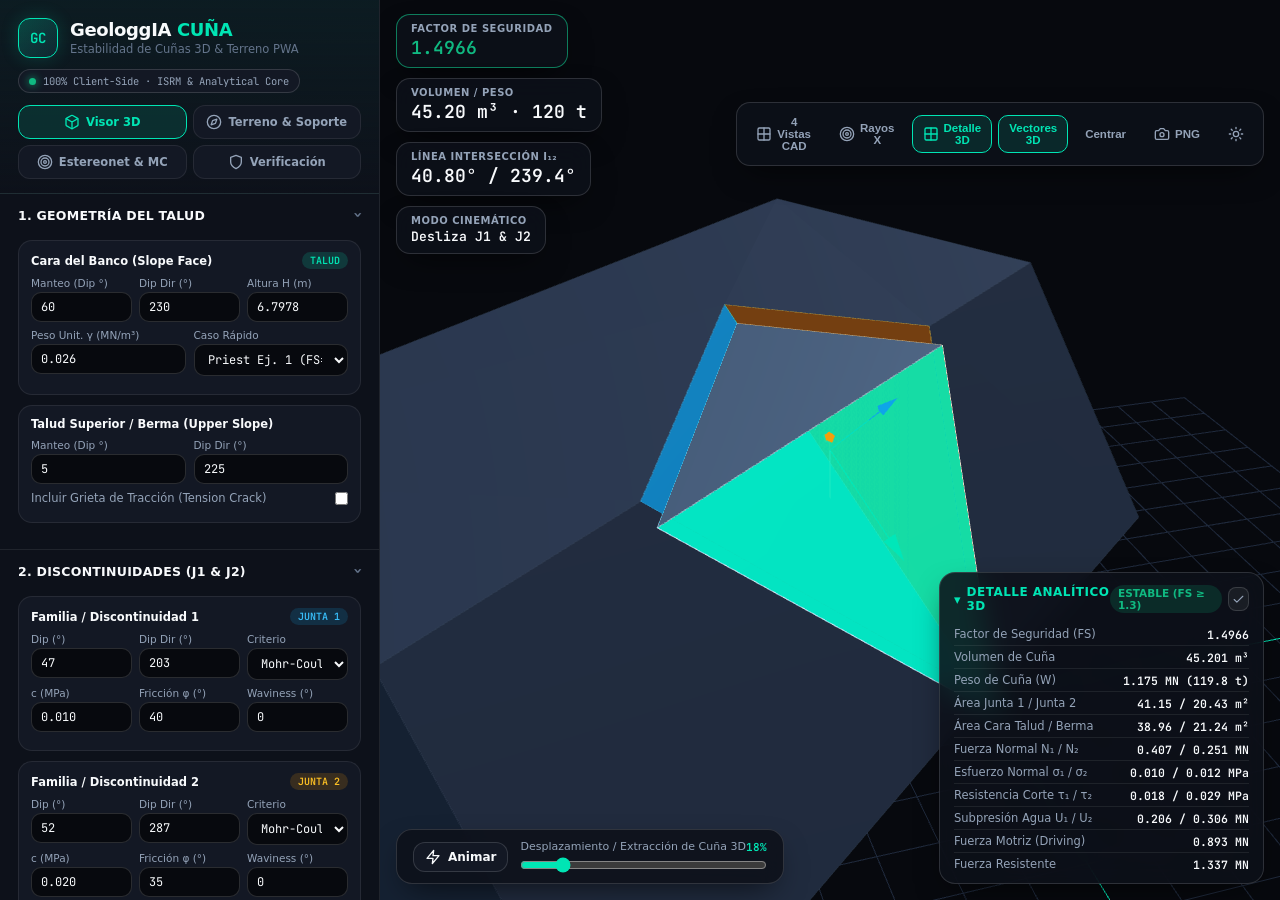
==== index.html @ 453c630d "feat: GeologgIA Cuña 3D — Análisis de estabilidad de cuñas en taludes (PWA)" ====
<!DOCTYPE html>
<html lang="es">
<head>
  <meta charset="UTF-8">
  <meta name="viewport" content="width=device-width, initial-scale=1.0">
  <title>GeologgIA CUÑA 3D — Estabilidad de Cuñas en Taludes & Mapeo de Terreno</title>
  <meta name="description" content="Software geotécnico 3D de equilibrio límite para análisis de estabilidad de cuñas en taludes rocosos, proyección estereográfica, simulación Monte Carlo y diseño de soporte en terreno. 100% Client-Side PWA.">
  <meta name="theme-color" content="#07090e">
  <link rel="manifest" href="manifest.webmanifest">
  <link rel="icon" type="image/png" href="icon-192.png">
  <link rel="apple-touch-icon" href="icon-192.png">
  <link rel="stylesheet" href="css/fonts.css">
  <link rel="stylesheet" href="css/app.css">
  <script src="js/vendor/three.min.js"></script>
</head>
<body>
  <!-- Iconos SVG Locales -->
  <svg width="0" height="0" style="position:absolute" aria-hidden="true">
    <defs>
      <symbol id="i-box" viewBox="0 0 24 24"><path d="M21 16V8a2 2 0 0 0-1-1.73l-7-4a2 2 0 0 0-2 0l-7 4A2 2 0 0 0 3 8v8a2 2 0 0 0 1 1.73l7 4a2 2 0 0 0 2 0l7-4A2 2 0 0 0 21 16z"/><path d="M3.3 7 12 12l8.7-5M12 22V12"/></symbol>
      <symbol id="i-compass" viewBox="0 0 24 24"><circle cx="12" cy="12" r="10"/><polygon points="16.24 7.76 14.12 14.12 7.76 16.24 9.88 9.88 16.24 7.76"/></symbol>
      <symbol id="i-target" viewBox="0 0 24 24"><circle cx="12" cy="12" r="10"/><circle cx="12" cy="12" r="6"/><circle cx="12" cy="12" r="2"/></symbol>
      <symbol id="i-check" viewBox="0 0 24 24"><path d="M20 6 9 17l-5-5"/></symbol>
      <symbol id="i-grid" viewBox="0 0 24 24"><rect x="3" y="3" width="18" height="18" rx="2"/><path d="M3 12h18M12 3v18"/></symbol>
      <symbol id="i-camera" viewBox="0 0 24 24"><path d="M14.5 4h-5L7 7H4a2 2 0 0 0-2 2v9a2 2 0 0 0 2 2h16a2 2 0 0 0 2-2V9a2 2 0 0 0-2-2h-3l-2.5-3z"/><circle cx="12" cy="13" r="3"/></symbol>
      <symbol id="i-sun" viewBox="0 0 24 24"><circle cx="12" cy="12" r="4"/><path d="M12 2v2M12 20v2M4.9 4.9l1.4 1.4M17.7 17.7l1.4 1.4M2 12h2M20 12h2M4.9 19.1l1.4-1.4M17.7 6.3l1.4-1.4"/></symbol>
      <symbol id="i-download" viewBox="0 0 24 24"><path d="M21 15v4a2 2 0 0 1-2 2H5a2 2 0 0 1-2-2v-4M7 10l5 5 5-5M12 15V3"/></symbol>
      <symbol id="i-upload" viewBox="0 0 24 24"><path d="M21 15v4a2 2 0 0 1-2 2H5a2 2 0 0 1-2-2v-4M17 8l-5-5-5 5M12 3v12"/></symbol>
      <symbol id="i-zap" viewBox="0 0 24 24"><path d="M13 2 3 14h9l-1 8 10-12h-9l1-8z"/></symbol>
      <symbol id="i-shield" viewBox="0 0 24 24"><path d="M12 22s8-4 8-10V5l-8-3-8 3v7c0 6 8 10 8 10z"/></symbol>
      <symbol id="i-help" viewBox="0 0 24 24"><circle cx="12" cy="12" r="10"/><path d="M9.1 9a3 3 0 0 1 5.8 1c0 2-3 3-3 3M12 17h.01"/></symbol>
    </defs>
  </svg>

  <div id="app">
    <!-- ==================== BARRA LATERAL ==================== -->
    <aside id="sidebar">
      <div class="brand">
        <div class="brand-header">
          <span class="brand-logo-mark">GC</span>
          <div class="brand-titles">
            <h1 id="brand-title">GeologgIA <span>CUÑA</span></h1>
            <p id="brand-tagline">Estabilidad de Cuñas 3D & Terreno PWA</p>
          </div>
        </div>
        <div class="brand-status-pill">
          <span class="status-dot"></span> 100% Client-Side · ISRM & Analytical Core
        </div>
        <div class="mode-tabs">
          <button type="button" class="mode-btn on" data-ws="3d">
            <svg class="ic"><use href="#i-box"/></svg> Visor 3D
          </button>
          <button type="button" class="mode-btn" data-ws="field">
            <svg class="ic"><use href="#i-compass"/></svg> Terreno & Soporte
          </button>
          <button type="button" class="mode-btn" data-ws="stereo">
            <svg class="ic"><use href="#i-target"/></svg> Estereonet & MC
          </button>
          <button type="button" class="mode-btn" data-ws="verify">
            <svg class="ic"><use href="#i-shield"/></svg> Verificación
          </button>
        </div>
      </div>

      <!-- 1. GEOMETRÍA DEL TALUD Y BERMA -->
      <div class="grp open" id="grp-slope">
        <button class="grp-h" type="button">
          <span>1. Geometría del Talud</span>
          <span class="grp-chev">›</span>
        </button>
        <div class="grp-b">
          <div class="sub-card">
            <div class="sub-card-title">
              <span>Cara del Banco (Slope Face)</span>
              <span class="badge-slope">TALUD</span>
            </div>
            <div class="grid-3">
              <div class="field">
                <label for="slope-dip">Manteo (Dip °)</label>
                <input type="number" id="slope-dip" value="60" min="10" max="90" step="0.5">
              </div>
              <div class="field">
                <label for="slope-dipdir">Dip Dir (°)</label>
                <input type="number" id="slope-dipdir" value="230" min="0" max="360" step="0.5">
              </div>
              <div class="field">
                <label for="slope-height">Altura H (m)</label>
                <input type="number" id="slope-height" value="6.7978" min="0.5" max="1000" step="0.1">
              </div>
            </div>
            <div class="grid-2">
              <div class="field">
                <label for="slope-gamma">Peso Unit. γ (MN/m³)</label>
                <input type="number" id="slope-gamma" value="0.026" min="0.010" max="0.045" step="0.001">
              </div>
              <div class="field">
                <label for="preset-select">Caso Rápido</label>
                <select id="preset-select">
                  <option value="VP-1.6">Priest Ej. 1 (FS=1.4966)</option>
                  <option value="VP-1.7">Priest Ej. 2 Plano Único (FS=0.8493)</option>
                  <option value="VP-1.3">Castillo Ankara Falla (FS=0.7123)</option>
                  <option value="VP-1.1">Kovari & Fritz T35 (FS=1.0061)</option>
                  <option value="VP-1.2B">Sismo Dinámico T30 (FS=1.0001)</option>
                  <option value="VP-2.1A">Perno Pasivo 0.1MN (FS=1.0140)</option>
                  <option value="VP-3.1B">Talud Inundado 10m (FS=2.4348)</option>
                </select>
              </div>
            </div>
          </div>

          <div class="sub-card">
            <div class="sub-card-title">
              <span>Talud Superior / Berma (Upper Slope)</span>
            </div>
            <div class="grid-2">
              <div class="field">
                <label for="upper-dip">Manteo (Dip °)</label>
                <input type="number" id="upper-dip" value="5" min="0" max="75" step="0.5">
              </div>
              <div class="field">
                <label for="upper-dipdir">Dip Dir (°)</label>
                <input type="number" id="upper-dipdir" value="225" min="0" max="360" step="0.5">
              </div>
            </div>
            <div class="chk-row">
              <label for="tc-enabled">Incluir Grieta de Tracción (Tension Crack)</label>
              <input type="checkbox" id="tc-enabled">
            </div>
            <div id="tc-box" style="display:none" class="grid-2">
              <div class="field">
                <label for="tc-ratio">Fracción de Traza (0.2–0.95)</label>
                <input type="number" id="tc-ratio" value="0.70" min="0.2" max="0.95" step="0.05">
              </div>
              <div class="field">
                <label for="tc-dip">Dip Grieta (°)</label>
                <input type="number" id="tc-dip" value="85" min="45" max="90" step="1">
              </div>
            </div>
          </div>
        </div>
      </div>

      <!-- 2. DISCONTINUIDADES: JUNTA 1 Y JUNTA 2 -->
      <div class="grp open" id="grp-joints">
        <button class="grp-h" type="button">
          <span>2. Discontinuidades (J1 & J2)</span>
          <span class="grp-chev">›</span>
        </button>
        <div class="grp-b">
          <!-- Junta 1 -->
          <div class="sub-card">
            <div class="sub-card-title">
              <span>Familia / Discontinuidad 1</span>
              <span class="badge-j1">JUNTA 1</span>
            </div>
            <div class="grid-3">
              <div class="field">
                <label for="j1-dip">Dip (°)</label>
                <input type="number" id="j1-dip" value="47" min="1" max="89" step="0.5">
              </div>
              <div class="field">
                <label for="j1-dipdir">Dip Dir (°)</label>
                <input type="number" id="j1-dipdir" value="203" min="0" max="360" step="0.5">
              </div>
              <div class="field">
                <label for="j1-model">Criterio</label>
                <select id="j1-model">
                  <option value="mohr-coulomb">Mohr-Coulomb</option>
                  <option value="barton-bandis">Barton-Bandis</option>
                </select>
              </div>
            </div>
            <div class="grid-3" id="j1-mc-fields">
              <div class="field">
                <label for="j1-c">c (MPa)</label>
                <input type="number" id="j1-c" value="0.010" min="0" max="10" step="0.005">
              </div>
              <div class="field">
                <label for="j1-phi">Fricción φ (°)</label>
                <input type="number" id="j1-phi" value="40" min="5" max="70" step="0.5">
              </div>
              <div class="field">
                <label for="j1-wav">Waviness (°)</label>
                <input type="number" id="j1-wav" value="0" min="0" max="25" step="0.5">
              </div>
            </div>
            <div class="grid-3" id="j1-bb-fields" style="display:none">
              <div class="field">
                <label for="j1-jrc">JRC (0–20)</label>
                <input type="number" id="j1-jrc" value="10" min="0" max="20" step="0.5">
              </div>
              <div class="field">
                <label for="j1-jcs">JCS (MPa)</label>
                <input type="number" id="j1-jcs" value="60" min="1" max="300" step="5">
              </div>
              <div class="field">
                <label for="j1-phir">φr Residual (°)</label>
                <input type="number" id="j1-phir" value="30" min="10" max="50" step="0.5">
              </div>
            </div>
          </div>

          <!-- Junta 2 -->
          <div class="sub-card">
            <div class="sub-card-title">
              <span>Familia / Discontinuidad 2</span>
              <span class="badge-j2">JUNTA 2</span>
            </div>
            <div class="grid-3">
              <div class="field">
                <label for="j2-dip">Dip (°)</label>
                <input type="number" id="j2-dip" value="52" min="1" max="89" step="0.5">
              </div>
              <div class="field">
                <label for="j2-dipdir">Dip Dir (°)</label>
                <input type="number" id="j2-dipdir" value="287" min="0" max="360" step="0.5">
              </div>
              <div class="field">
                <label for="j2-model">Criterio</label>
                <select id="j2-model">
                  <option value="mohr-coulomb">Mohr-Coulomb</option>
                  <option value="barton-bandis">Barton-Bandis</option>
                </select>
              </div>
            </div>
            <div class="grid-3" id="j2-mc-fields">
              <div class="field">
                <label for="j2-c">c (MPa)</label>
                <input type="number" id="j2-c" value="0.020" min="0" max="10" step="0.005">
              </div>
              <div class="field">
                <label for="j2-phi">Fricción φ (°)</label>
                <input type="number" id="j2-phi" value="35" min="5" max="70" step="0.5">
              </div>
              <div class="field">
                <label for="j2-wav">Waviness (°)</label>
                <input type="number" id="j2-wav" value="0" min="0" max="25" step="0.5">
              </div>
            </div>
            <div class="grid-3" id="j2-bb-fields" style="display:none">
              <div class="field">
                <label for="j2-jrc">JRC (0–20)</label>
                <input type="number" id="j2-jrc" value="10" min="0" max="20" step="0.5">
              </div>
              <div class="field">
                <label for="j2-jcs">JCS (MPa)</label>
                <input type="number" id="j2-jcs" value="60" min="1" max="300" step="5">
              </div>
              <div class="field">
                <label for="j2-phir">φr Residual (°)</label>
                <input type="number" id="j2-phir" value="30" min="10" max="50" step="0.5">
              </div>
            </div>
          </div>
        </div>
      </div>

      <!-- 3. PRESIÓN DE AGUA, SISMO Y CARGAS EXTERNAS -->
      <div class="grp" id="grp-water">
        <button class="grp-h" type="button">
          <span>3. Agua, Sismo y Fuerzas</span>
          <span class="grp-chev">›</span>
        </button>
        <div class="grp-b">
          <div class="sub-card">
            <div class="chk-row">
              <label for="water-enabled"><b>Presión de Agua en Juntas (U₁, U₂)</b></label>
              <input type="checkbox" id="water-enabled" checked>
            </div>
            <div id="water-box">
              <div class="field" style="margin-bottom:7px">
                <label for="water-mode">Modelo de Presión Hidrostática</label>
                <select id="water-mode">
                  <option value="custom_mean">Presión Media Directa (MPa)</option>
                  <option value="percent_filled">% Llenado de Fisura (Peak Crest)</option>
                </select>
              </div>
              <div class="grid-2" id="water-custom-fields">
                <div class="field">
                  <label for="water-u1">Presión J1 u₁ (MPa)</label>
                  <input type="number" id="water-u1" value="0.005" min="0" max="5" step="0.001">
                </div>
                <div class="field">
                  <label for="water-u2">Presión J2 u₂ (MPa)</label>
                  <input type="number" id="water-u2" value="0.015" min="0" max="5" step="0.001">
                </div>
              </div>
              <div class="grid-2" id="water-pct-fields" style="display:none">
                <div class="field">
                  <label for="water-pct">% Llenado Agua (0–100)</label>
                  <input type="number" id="water-pct" value="50" min="0" max="100" step="5">
                </div>
                <div class="field">
                  <label for="water-hu">Coeficiente Hu (0–1)</label>
                  <input type="number" id="water-hu" value="1.0" min="0" max="1" step="0.1">
                </div>
              </div>
            </div>

            <div class="chk-row" style="margin-top:8px">
              <label for="ponded-enabled"><b>Agua Empalsada en Pie de Talud (Ponded)</b></label>
              <input type="checkbox" id="ponded-enabled">
            </div>
            <div class="grid-2" id="ponded-box" style="display:none">
              <div class="field">
                <label for="ponded-depth">Altura Agua Hw (m)</label>
                <input type="number" id="ponded-depth" value="0" min="0" max="500" step="0.5">
              </div>
              <div class="field">
                <label for="slope-face-type">Permeabilidad Talud</label>
                <select id="slope-face-type">
                  <option value="impervious">Impervious (Indep.)</option>
                  <option value="pervious">Pervious (Acoplado)</option>
                </select>
              </div>
            </div>
          </div>

          <div class="sub-card">
            <div class="chk-row">
              <label for="seismic-enabled"><b>Carga Sísmica Pseudoestática (η = a/g)</b></label>
              <input type="checkbox" id="seismic-enabled">
            </div>
            <div class="grid-2" id="seismic-box" style="display:none">
              <div class="field">
                <label for="seismic-eta">Coeficiente Sísmico η</label>
                <input type="number" id="seismic-eta" value="0.15" min="0" max="1.0" step="0.01">
              </div>
              <div class="field">
                <label for="seismic-mode">Dirección</label>
                <select id="seismic-mode">
                  <option value="horiz_sliding">Tendencia de Deslizamiento</option>
                  <option value="custom">Azimut Personalizado</option>
                </select>
              </div>
            </div>

            <div class="chk-row" style="margin-top:8px">
              <label for="ext-enabled"><b>Fuerza Externa Puntual (Fundación / Sobrecarga)</b></label>
              <input type="checkbox" id="ext-enabled" checked>
            </div>
            <div class="grid-3" id="ext-box">
              <div class="field">
                <label for="ext-mag">Fuerza (MN)</label>
                <input type="number" id="ext-mag" value="0.180" min="0" max="100" step="0.01">
              </div>
              <div class="field">
                <label for="ext-trend">Trend (°)</label>
                <input type="number" id="ext-trend" value="168" min="0" max="360" step="1">
              </div>
              <div class="field">
                <label for="ext-plunge">Plunge (°)</label>
                <input type="number" id="ext-plunge" value="70" min="-90" max="90" step="1">
              </div>
            </div>
          </div>
        </div>
      </div>

      <!-- 4. SOPORTE DE PERNOS Y SHOTCRETE -->
      <div class="grp" id="grp-support">
        <button class="grp-h" type="button">
          <span>4. Pernos de Anclaje & Shotcrete</span>
          <span class="grp-chev">›</span>
        </button>
        <div class="grp-b">
          <div class="sub-card">
            <div class="chk-row">
              <label for="bolt-enabled"><b>Activar Pernos de Anclaje (Rockbolts)</b></label>
              <input type="checkbox" id="bolt-enabled">
            </div>
            <div id="bolt-box" style="display:none">
              <div class="field" style="margin-bottom:7px">
                <label for="bolt-type">Tipo de Perno (Catálogo Geotécnico Estándar)</label>
                <select id="bolt-type">
                  <option value="mechanically_anchored">Anclaje Mecánico (0.10 MN)</option>
                  <option value="grouted_dowel_100">Perno Lechada 100% (0.24 MN)</option>
                  <option value="cable_bolt">Cable Bolt (0.20 MN)</option>
                  <option value="split_set">Split Set (0.10 MN)</option>
                  <option value="swellex">Swellex (0.10 MN)</option>
                </select>
              </div>
              <div class="grid-3">
                <div class="field">
                  <label for="bolt-model">Modelo</label>
                  <select id="bolt-model">
                    <option value="passive">Pasivo</option>
                    <option value="active">Activo</option>
                  </select>
                </div>
                <div class="field">
                  <label for="bolt-count">N° Pernos</label>
                  <input type="number" id="bolt-count" value="2" min="1" max="200" step="1">
                </div>
                <div class="field">
                  <label for="bolt-length">Longitud L (m)</label>
                  <input type="number" id="bolt-length" value="8" min="1" max="50" step="0.5">
                </div>
              </div>
              <div class="grid-3">
                <div class="field">
                  <label for="bolt-trend">Trend Azimut (°)</label>
                  <input type="number" id="bolt-trend" value="50" min="0" max="360" step="1">
                </div>
                <div class="field">
                  <label for="bolt-plunge">Plunge Inclin. (°)</label>
                  <input type="number" id="bolt-plunge" value="15" min="-45" max="85" step="1">
                </div>
                <div class="field">
                  <label for="bolt-eff">Eficiencia Coseno</label>
                  <select id="bolt-eff">
                    <option value="0">Desactivada</option>
                    <option value="1">Cosine Tension/Shear</option>
                  </select>
                </div>
              </div>
              <div class="chk-row">
                <label for="bolt-shear">Usar Resistencia al Corte Pura (Shear Strength)</label>
                <input type="checkbox" id="bolt-shear">
              </div>
            </div>

            <div class="chk-row" style="margin-top:8px">
              <label for="sc-enabled"><b>Activar Capa de Shotcrete en Cara</b></label>
              <input type="checkbox" id="sc-enabled">
            </div>
            <div class="grid-2" id="sc-box" style="display:none">
              <div class="field">
                <label for="sc-thick">Espesor (cm)</label>
                <input type="number" id="sc-thick" value="7" min="2" max="40" step="1">
              </div>
              <div class="field">
                <label for="sc-tau">Corte τ (MPa)</label>
                <input type="number" id="sc-tau" value="0.50" min="0.1" max="5.0" step="0.1">
              </div>
            </div>
          </div>
        </div>
      </div>

      <!-- 5. EXPORTACIÓN Y REPORTES -->
      <div class="grp" id="grp-export">
        <button class="grp-h" type="button">
          <span>5. Proyecto & Reporte Técnico</span>
          <span class="grp-chev">›</span>
        </button>
        <div class="grp-b">
          <div class="grid-2">
            <button type="button" class="btn btn-ghost" id="btn-export-json">
              <svg class="ic"><use href="#i-download"/></svg> Guardar JSON
            </button>
            <label class="btn btn-ghost" style="cursor:pointer">
              <svg class="ic"><use href="#i-upload"/></svg> Cargar JSON
              <input type="file" id="in-import-json" accept=".json" style="display:none">
            </label>
          </div>
          <button type="button" class="btn btn-accent" id="btn-print-report" style="margin-top:6px">
            Generar Ficha Técnica Imprimible / PDF
          </button>
          <a href="manual.html" target="_blank" class="btn btn-ghost" style="margin-top:6px;text-decoration:none">
            <svg class="ic"><use href="#i-help"/></svg> Abrir Manual de Teoría y Verificación
          </a>
        </div>
      </div>

      <footer id="app-footer">
        <div><strong id="brand-foot" style="color:var(--lx-ivory)">GeologgIA CUÑA 3D</strong> · <span id="brand-ver">v1.0 PWA</span></div>
        <div id="brand-company">Desarrollado por Tecknologia · Diseñado por Geologgia Ltda.</div>
      </footer>
    </aside>

    <!-- ==================== VIEWPORT PRINCIPAL ==================== -->
    <main id="viewport">
      <!-- Barra Superior de KPIs -->
      <div id="hud-top">
        <div class="hud-kpis">
          <div class="kpi-pill fs-ok" id="kpi-fs-card">
            <span class="k-lbl">Factor de Seguridad</span>
            <span class="k-val" id="kpi-fs">1.4966</span>
          </div>
          <div class="kpi-pill">
            <span class="k-lbl">Volumen / Peso</span>
            <span class="k-val" id="kpi-vol">45.2 m³ · 120 t</span>
          </div>
          <div class="kpi-pill">
            <span class="k-lbl">Línea Intersección I₁₂</span>
            <span class="k-val" id="kpi-int">40.1° / 235°</span>
          </div>
          <div class="kpi-pill">
            <span class="k-lbl">Modo Cinemático</span>
            <span class="k-val" id="kpi-mode" style="font-size:13px">Juntas 1 y 2</span>
          </div>
        </div>

        <div class="hud-toolbar">
          <button type="button" class="tb-btn" id="btn-quad-view" title="Alternar entre Vista 3D y Cuádruple Vista CAD (Top/Front/Side/Persp)">
            <svg class="ic"><use href="#i-grid"/></svg> 4 Vistas CAD
          </button>
          <button type="button" class="tb-btn" id="btn-toggle-xray" title="Alternar Rayos X / Transparencia del Talud para ver Pernos en el interior"><svg class="ic"><use href="#i-target"/></svg> Rayos X</button>
          <button type="button" class="tb-btn active" id="btn-toggle-info-bar" title="Mostrar/Ocultar Panel de Detalle Analítico 3D"><svg class="ic"><use href="#i-grid"/></svg> Detalle 3D</button>
          <button type="button" class="tb-btn active" id="btn-toggle-vectors" title="Mostrar/Ocultar Vectores 3D de Fuerza">
            Vectores 3D
          </button>
          <button type="button" class="tb-btn" id="btn-fit" title="Centrar Cámara 3D">
            Centrar
          </button>
          <button type="button" class="tb-btn" id="btn-capture" title="Capturar Imagen PNG del Modelo 3D">
            <svg class="ic"><use href="#i-camera"/></svg> PNG
          </button>
          <button type="button" class="tb-btn" id="theme-btn" title="Alternar Modo Oscuro / Claro">
            <svg class="ic"><use href="#i-sun"/></svg>
          </button>
        </div>
      </div>

      <!-- Divisiones del Modo 4 Vistas CAD -->
      <div id="quad-labels">
        <div class="quad-line-v"></div>
        <div class="quad-line-h"></div>
        <span class="quad-tag" style="top:68px;left:16px">PLANTA (TOP VIEW)</span>
        <span class="quad-tag" style="top:68px;left:calc(50% + 14px)">PERSPECTIVA 3D</span>
        <span class="quad-tag" style="top:calc(50% + 12px);left:16px">FRENTE (FRONT VIEW)</span>
        <span class="quad-tag" style="top:calc(50% + 12px);left:calc(50% + 14px)">PERFIL (SIDE VIEW)</span>
      </div>

      <!-- Lienzo WebGL 3D -->
      <canvas id="canvas3d"></canvas>

      <!-- Barra Inferior: Extracción de Cuña + InfoViewer -->
      <div id="hud-bottom">
        <div class="slide-control-card">
          <button type="button" class="btn btn-ghost" id="btn-anim-wedge" style="width:auto;padding:6px 11px">
            <svg class="ic"><use href="#i-zap"/></svg> Animar
          </button>
          <div style="flex:1;display:flex;flex-direction:column;gap:3px">
            <div style="display:flex;justify-content:space-between;font-size:11px;color:var(--lx-cream)">
              <span>Desplazamiento / Extracción de Cuña 3D</span>
              <strong id="wedge-slide-val" style="font-family:var(--mono);color:var(--lx-gold)">18%</strong>
            </div>
            <input type="range" id="wedge-slide-range" min="0" max="1.2" step="0.02" value="0.18">
          </div>
        </div>

        <div id="infoviewer-card">
          <div class="info-header" id="info-toggle-header" title="Haga clic para ocultar o desplegar el Detalle Analítico">
            <div style="display:flex;align-items:center;gap:6px">
              <span class="info-collapse-icon" id="info-collapse-chev">▾</span>
              <h3 style="margin:0">Detalle Analítico 3D</h3>
            </div>
            <div style="display:flex;align-items:center;gap:6px">
              <span id="info-status-badge" class="pill-pass">ESTABLE</span>
              <button type="button" class="info-toggle-btn" id="btn-toggle-infoviewer" title="Ocultar/Desplegar panel (Vista limpia)">
                <svg class="ic" style="width:13px;height:13px"><use href="#i-check"/></svg>
              </button>
            </div>
          </div>
          <div class="info-content-wrap" id="info-content-wrap">
            <table class="info-table" id="info-table-body"></table>
          </div>
        </div>
      </div>

      <!-- ==================== WORKSPACE 2: TERRENO & SOPORTE ==================== -->
      <section class="workspace-overlay" id="ws-field">
        <div class="ws-header">
          <div>
            <h2>Módulo de Terreno: Mapeo de Familias, Buscador de Cuñas Críticas y Diseño de Malla</h2>
            <p>Captura discontinuidades en el frente del banco, evalúa todas las combinaciones N(N-1)/2 y dimensiona el soporte requerido.</p>
          </div>
          <div style="display:flex;gap:8px">
            <button type="button" class="btn btn-warn" id="btn-compass-sensor" style="width:auto">
              <svg class="ic"><use href="#i-compass"/></svg> Brújula Móvil (Sensor)
            </button>
            <button type="button" class="btn btn-ghost" id="btn-load-demo-field" style="width:auto">
              Cargar Set Terreno Demo
            </button>
          </div>
        </div>

        <div class="ws-grid-2">
          <!-- Columna Izquierda: Registro de Estaciones Estructurales -->
          <div class="ws-card">
            <h3>
              <span>1. Registro de Discontinuidades en Frente de Banco</span>
              <span id="compass-live-pill" style="font-family:var(--mono);font-size:11px;color:var(--lx-cream)">Sensor: Manual</span>
            </h3>
            <div class="grid-3">
              <div class="field">
                <label for="f-set">Set / ID</label>
                <input type="text" id="f-set" value="J3">
              </div>
              <div class="field">
                <label for="f-dip">Dip (°)</label>
                <input type="number" id="f-dip" value="58" min="1" max="89">
              </div>
              <div class="field">
                <label for="f-dipdir">Dip Dir (°)</label>
                <input type="number" id="f-dipdir" value="172" min="0" max="360">
              </div>
            </div>
            <div class="grid-3">
              <div class="field">
                <label for="f-phi">Fricción φ (°)</label>
                <input type="number" id="f-phi" value="34" min="10" max="65">
              </div>
              <div class="field">
                <label for="f-c">Cohesión c (MPa)</label>
                <input type="number" id="f-c" value="0.008" min="0" max="5" step="0.002">
              </div>
              <div class="field" style="justify-content:flex-end">
                <button type="button" class="btn btn-accent" id="btn-add-field-plane">+ Agregar Plano</button>
              </div>
            </div>

            <div style="max-height:210px;overflow-y:auto;margin-top:10px">
              <table class="data-table">
                <thead>
                  <tr>
                    <th>ID</th>
                    <th>Dip (°)</th>
                    <th>DipDir (°)</th>
                    <th>c (MPa)</th>
                    <th>φ (°)</th>
                    <th>Acción</th>
                  </tr>
                </thead>
                <tbody id="field-planes-tbody"></tbody>
              </table>
            </div>
          </div>

          <!-- Columna Derecha: Optimizador de Soporte para Terreno -->
          <div class="ws-card">
            <h3>
              <span>2. Dimensionamiento Rápido de Soporte en Terreno</span>
              <span class="badge-slope">DISEÑO</span>
            </h3>
            <p style="font-size:11.5px;color:var(--lx-cream);margin-bottom:10px">
              Calcula automáticamente el tonelaje de anclaje, número de pernos, malla sistemática S×S y espesor de shotcrete para alcanzar el Factor de Seguridad exigido en la cuña activa.
            </p>
            <div class="grid-3">
              <div class="field">
                <label for="opt-target-fs">FS de Diseño Objetivo</label>
                <input type="number" id="opt-target-fs" value="1.50" min="1.05" max="3.0" step="0.05">
              </div>
              <div class="field">
                <label for="opt-bolt-type">Perno Seleccionado</label>
                <select id="opt-bolt-type">
                  <option value="grouted_dowel_100">Lechada 100% (24.5 t)</option>
                  <option value="cable_bolt">Cable Bolt (20.4 t)</option>
                  <option value="mechanically_anchored">Mecánico (10.2 t)</option>
                  <option value="swellex">Swellex (10.2 t)</option>
                  <option value="split_set">Split Set (10.2 t)</option>
                </select>
              </div>
              <div class="field" style="justify-content:flex-end">
                <button type="button" class="btn btn-accent" id="btn-apply-opt-support">Aplicar al Modelo 3D</button>
              </div>
            </div>
            <div id="opt-support-summary" class="sub-card" style="margin-top:10px"></div>
          </div>
        </div>

        <!-- Tabla de Combinaciones Críticas N(N-1)/2 -->
        <div class="ws-card" style="margin-top:16px">
          <h3>
            <span>3. Matriz de Combinaciones Cinemáticas (Combination Analyzer)</span>
            <span id="combo-stats-badge" class="pill-warn">Evaluando pares...</span>
          </h3>
          <div style="max-height:240px;overflow-y:auto">
            <table class="data-table">
              <thead>
                <tr>
                  <th>Par de Juntas</th>
                  <th>Orientación J1 / J2</th>
                  <th>Plunge / Trend I₁₂</th>
                  <th>Volumen (m³)</th>
                  <th>Peso (t)</th>
                  <th>Modo de Falla</th>
                  <th>Factor de Seguridad</th>
                  <th>Visor 3D</th>
                </tr>
              </thead>
              <tbody id="combo-tbody"></tbody>
            </table>
          </div>
        </div>
      </section>

      <!-- ==================== WORKSPACE 3: ESTEREONET & MONTE CARLO ==================== -->
      <section class="workspace-overlay" id="ws-stereo">
        <div class="ws-header">
          <div>
            <h2>Proyección Estereográfica Hemisferio Inferior & Análisis Probabilístico Monte Carlo</h2>
            <p>Falsilla Equiangular (Wulff) / Equiareal (Schmidt) en tiempo real y distribución de Probabilidad de Falla (Pf).</p>
          </div>
          <div style="display:flex;gap:8px;align-items:center">
            <select id="stereo-proj-select" style="padding:7px 10px;border-radius:10px;background:var(--lx-panel2);color:var(--lx-ivory);border:1px solid var(--lx-line2)">
              <option value="wulff">Proyección Equiangular (Wulff)</option>
              <option value="schmidt">Proyección Equiareal (Schmidt)</option>
            </select>
            <button type="button" class="btn btn-accent" id="btn-run-mc" style="width:auto">
              Ejecutar Monte Carlo (2,000 iter.)
            </button>
          </div>
        </div>

        <div class="ws-grid-2">
          <div class="ws-card" style="display:flex;flex-direction:column;align-items:center">
            <h3 style="width:100%">
              <span>Falsilla Estereográfica Interactiva</span>
              <span style="font-family:var(--mono);font-size:11px;color:var(--lx-cream)">Hemisferio Inferior</span>
            </h3>
            <canvas id="stereonet-canvas" style="width:370px;height:370px;max-width:100%"></canvas>
          </div>

          <div class="ws-card">
            <h3>
              <span>Simulación de Confiabilidad Geotécnica (Monte Carlo)</span>
              <span id="mc-pf-badge" class="pill-pass">Pf = 0.0%</span>
            </h3>
            <div class="grid-3">
              <div class="field">
                <label for="mc-std-dip">Desv. Dip ±σ (°)</label>
                <input type="number" id="mc-std-dip" value="3.0" min="0.5" max="15" step="0.5">
              </div>
              <div class="field">
                <label for="mc-std-dipdir">Desv. DipDir ±σ (°)</label>
                <input type="number" id="mc-std-dipdir" value="5.0" min="1" max="25" step="0.5">
              </div>
              <div class="field">
                <label for="mc-std-phi">Desv. Fricción ±σ (°)</label>
                <input type="number" id="mc-std-phi" value="2.5" min="0.5" max="10" step="0.5">
              </div>
            </div>
            <canvas id="mc-hist-canvas" style="width:100%;height:215px;margin-top:8px"></canvas>
            <div id="mc-stats-grid" class="grid-3" style="margin-top:10px"></div>
          </div>
        </div>
      </section>

      <!-- ==================== WORKSPACE 4: SUITE DE VERIFICACIÓN Geomecánica Analítica ==================== -->
      <section class="workspace-overlay" id="ws-verify">
        <div class="ws-header">
          <div>
            <h2>Suite de Validación Analítica Internacional — Literatura Científica Geotécnica</h2>
            <p>Auditoría matemática automatizada contra los 12 casos clásicos publicados en la literatura científica (Kovári & Fritz 1976, Kumsar et al. 2000, Priest 1993, Hoek & Bray 1981).</p>
          </div>
          <button type="button" class="btn btn-accent" id="btn-run-verify" style="width:auto">
            <svg class="ic"><use href="#i-check"/></svg> Re-ejecutar Auditoría Completa
          </button>
        </div>

        <div class="ws-card">
          <h3>
            <span>Resultados de Paridad Analítica (Benchmarks Académicos Internacionales)</span>
            <span id="verify-summary-pill" class="pill-pass">12 / 12 APROBADOS (100% EXACTITUD)</span>
          </h3>
          <div style="overflow-x:auto">
            <table class="data-table">
              <thead>
                <tr>
                  <th>Código</th>
                  <th>Problema de Verificación</th>
                  <th>Ref. Manual</th>
                  <th>FS Analítico Ref.</th>
                  <th>FS GeologgIA</th>
                  <th>Error |ΔFS|</th>
                  <th>Estado</th>
                  <th>Cargar en 3D</th>
                </tr>
              </thead>
              <tbody id="verify-tbody"></tbody>
            </table>
          </div>
        </div>
      </section>
    </main>
  </div>

  <script src="js/wedge-engine.js"></script>
  <script src="js/viewer3d.js"></script>
  <script src="js/stereonet.js"></script>
  <script src="js/app.js"></script>
</body>
</html>
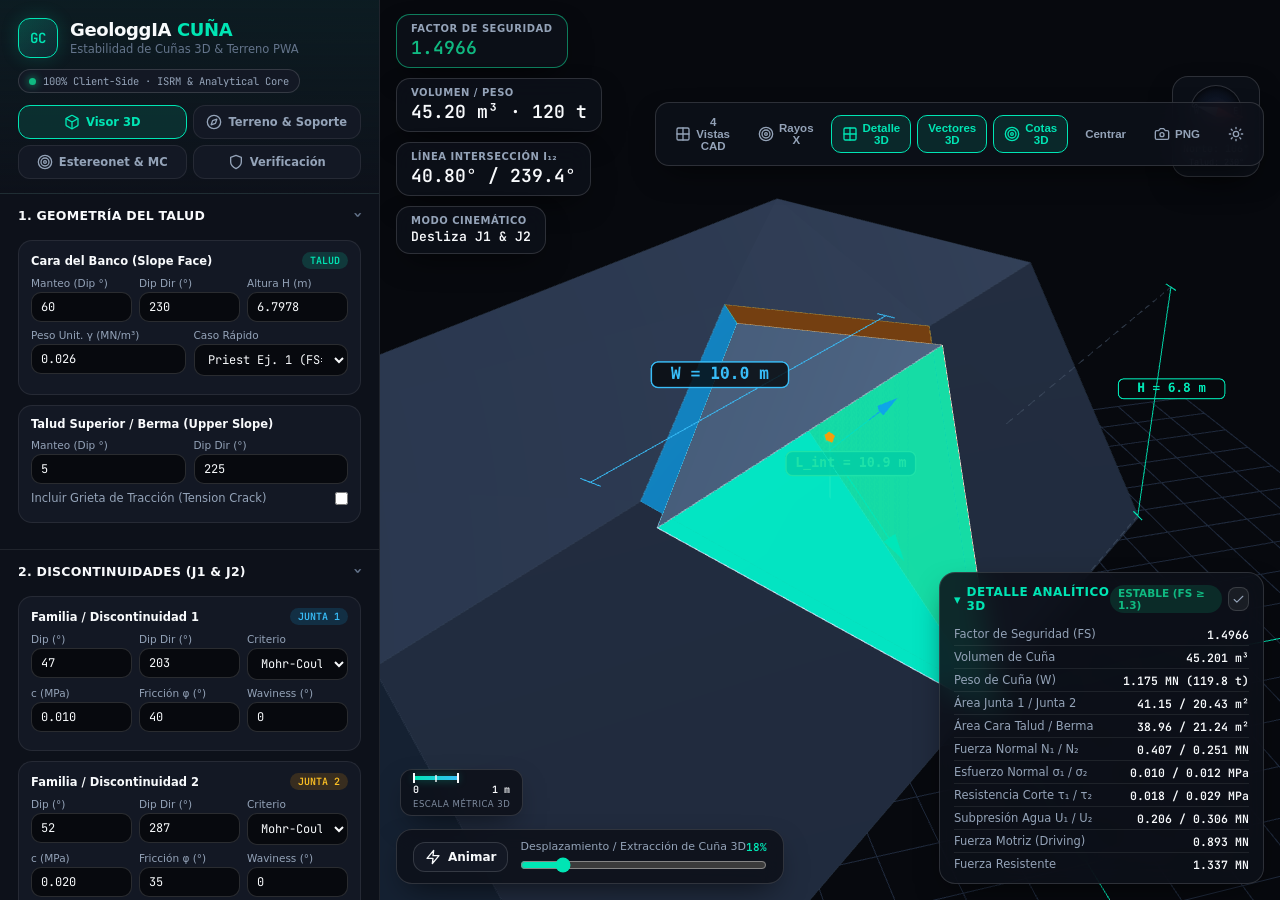
==== commit b2ef907c: "feat(3d): add floating 3D north compass rose and CAD dimensioning scale bar" ====
--- a/index.html
+++ b/index.html
@@ -2,7 +2,7 @@
 <html lang="es">
 <head>
   <meta charset="UTF-8">
-  <meta name="viewport" content="width=device-width, initial-scale=1.0">
+  <meta name="viewport" content="width=device-width, initial-scale=1.0, maximum-scale=5.0, viewport-fit=cover">
   <title>GeologgIA CUÑA 3D — Estabilidad de Cuñas en Taludes & Mapeo de Terreno</title>
   <meta name="description" content="Software geotécnico 3D de equilibrio límite para análisis de estabilidad de cuñas en taludes rocosos, proyección estereográfica, simulación Monte Carlo y diseño de soporte en terreno. 100% Client-Side PWA.">
   <meta name="theme-color" content="#07090e">
@@ -10,7 +10,7 @@
   <link rel="icon" type="image/png" href="icon-192.png">
   <link rel="apple-touch-icon" href="icon-192.png">
   <link rel="stylesheet" href="css/fonts.css">
-  <link rel="stylesheet" href="css/app.css">
+  <link rel="stylesheet" href="css/app.css?v=1.1.0">
   <script src="js/vendor/three.min.js"></script>
 </head>
 <body>
@@ -32,7 +32,20 @@
     </defs>
   </svg>
 
-  <div id="app">
+  <div id="app" class="mobile-view-split">
+    <!-- Barra Superior de Navegación Móvil (Solo visible en pantallas pequeñas) -->
+    <nav id="mobile-view-bar" class="mobile-only" aria-label="Navegación Móvil">
+      <button type="button" class="mob-view-btn active" data-view="split" title="Vista dividida 3D y Parámetros">
+        <svg class="ic"><use href="#i-grid"/></svg> Dividido
+      </button>
+      <button type="button" class="mob-view-btn" data-view="3d" title="Ampliar Visor 3D a pantalla completa">
+        <svg class="ic"><use href="#i-box"/></svg> Visor 3D
+      </button>
+      <button type="button" class="mob-view-btn" data-view="params" title="Ver controles de Geometría y Parámetros">
+        <svg class="ic"><use href="#i-target"/></svg> Parámetros
+      </button>
+    </nav>
+
     <!-- ==================== BARRA LATERAL ==================== -->
     <aside id="sidebar">
       <div class="brand">
@@ -501,6 +514,9 @@
           <button type="button" class="tb-btn active" id="btn-toggle-vectors" title="Mostrar/Ocultar Vectores 3D de Fuerza">
             Vectores 3D
           </button>
+          <button type="button" class="tb-btn active" id="btn-toggle-dimensions" title="Mostrar/Ocultar Escala y Cotas de Dimensionamiento 3D (Altura, Ancho, Cresta)">
+            <svg class="ic"><use href="#i-target"/></svg> Cotas 3D
+          </button>
           <button type="button" class="tb-btn" id="btn-fit" title="Centrar Cámara 3D">
             Centrar
           </button>
@@ -526,6 +542,36 @@
       <!-- Lienzo WebGL 3D -->
       <canvas id="canvas3d"></canvas>
 
+      <!-- Rosa de los Vientos / Brújula 3D Flotante GeologgIA -->
+      <div id="compass-rose-3d" title="Orientación Geográfica del Modelo 3D (Click para alinear al Norte)">
+        <div class="compass-dial" id="compass-dial">
+          <div class="compass-needle">
+            <span class="needle-tip-n">N</span>
+            <span class="needle-tip-s">S</span>
+          </div>
+          <span class="compass-cardinal card-e">E</span>
+          <span class="compass-cardinal card-w">W</span>
+        </div>
+        <div class="compass-meta">
+          <span id="compass-az-label">Norte: 000°</span>
+          <span id="compass-slope-label" class="compass-sub-label">Talud: 180°</span>
+        </div>
+      </div>
+
+      <!-- Barra de Escala Métrica 3D HUD -->
+      <div id="scale-bar-3d" title="Escala gráfica calibrada al zoom de cámara 3D">
+        <div class="scale-bar-line">
+          <span class="scale-tick tick-0"></span>
+          <span class="scale-tick tick-mid"></span>
+          <span class="scale-tick tick-end"></span>
+        </div>
+        <div class="scale-bar-labels">
+          <span>0</span>
+          <span id="scale-bar-val">5 m</span>
+        </div>
+        <div class="scale-bar-sub">Escala Métrica 3D</div>
+      </div>
+
       <!-- Barra Inferior: Extracción de Cuña + InfoViewer -->
       <div id="hud-bottom">
         <div class="slide-control-card">
@@ -612,7 +658,7 @@
               </div>
             </div>
 
-            <div style="max-height:210px;overflow-y:auto;margin-top:10px">
+            <div style="max-height:210px;overflow-y:auto;overflow-x:auto;-webkit-overflow-scrolling:touch;margin-top:10px" class="table-responsive">
               <table class="data-table">
                 <thead>
                   <tr>
@@ -667,7 +713,7 @@
             <span>3. Matriz de Combinaciones Cinemáticas (Combination Analyzer)</span>
             <span id="combo-stats-badge" class="pill-warn">Evaluando pares...</span>
           </h3>
-          <div style="max-height:240px;overflow-y:auto">
+          <div style="max-height:240px;overflow-y:auto;overflow-x:auto;-webkit-overflow-scrolling:touch" class="table-responsive">
             <table class="data-table">
               <thead>
                 <tr>
@@ -781,6 +827,6 @@
   <script src="js/wedge-engine.js"></script>
   <script src="js/viewer3d.js"></script>
   <script src="js/stereonet.js"></script>
-  <script src="js/app.js"></script>
+  <script src="js/app.js?v=1.1.0"></script>
 </body>
 </html>
--- a/css/app.css
+++ b/css/app.css
@@ -57,13 +57,15 @@
 
 html, body {
   width: 100%;
+  max-width: 100%;
   height: 100%;
-  overflow: hidden;
+  overflow-x: hidden;
   background: var(--lx-bg);
   color: var(--lx-ivory);
   font-family: var(--sans);
   font-size: 13px;
   -webkit-font-smoothing: antialiased;
+  touch-action: manipulation;
 }
 
 .ic {
@@ -81,9 +83,16 @@
 #app {
   display: grid;
   grid-template-columns: 380px 1fr;
-  width: 100vw;
+  width: 100%;
+  max-width: 100vw;
   height: 100vh;
+  height: 100dvh;
   overflow: hidden;
+  position: relative;
+}
+
+.mobile-only {
+  display: none !important;
 }
 
 /* --- Sidebar --- */
@@ -92,9 +101,12 @@
   border-right: 1px solid var(--lx-line);
   display: flex;
   flex-direction: column;
-  height: 100vh;
+  height: 100%;
+  max-height: 100vh;
+  max-height: 100dvh;
   overflow-y: auto;
   overflow-x: hidden;
+  -webkit-overflow-scrolling: touch;
   z-index: 20;
 }
 
@@ -559,6 +571,194 @@
   background: var(--lx-gold-bg);
   border-color: var(--lx-gold);
   color: var(--lx-gold);
+}
+
+/* --- Rosa de los Vientos / Brújula 3D Flotante --- */
+#compass-rose-3d {
+  position: absolute;
+  top: 76px;
+  right: 20px;
+  display: flex;
+  flex-direction: column;
+  align-items: center;
+  gap: 5px;
+  background: var(--lx-glass);
+  backdrop-filter: blur(14px);
+  -webkit-backdrop-filter: blur(14px);
+  border: 1px solid var(--lx-line2);
+  border-radius: 16px;
+  padding: 8px 10px;
+  box-shadow: var(--lx-shadow);
+  z-index: 11;
+  cursor: pointer;
+  user-select: none;
+  transition: transform 0.2s ease, border-color 0.2s ease, box-shadow 0.2s ease;
+}
+
+#compass-rose-3d:hover {
+  transform: translateY(-2px) scale(1.03);
+  border-color: var(--lx-gold);
+  box-shadow: 0 0 16px rgba(0, 229, 180, 0.25);
+}
+
+.compass-dial {
+  position: relative;
+  width: 52px;
+  height: 52px;
+  border-radius: 50%;
+  border: 1.5px solid var(--lx-line2);
+  background: radial-gradient(circle, #0e1524 35%, #07090e 100%);
+  display: flex;
+  align-items: center;
+  justify-content: center;
+  box-shadow: inset 0 0 8px rgba(0, 0, 0, 0.7);
+}
+
+.compass-needle {
+  position: absolute;
+  width: 6px;
+  height: 42px;
+  top: 5px;
+  left: 23px;
+  transform-origin: 3px 21px;
+  transition: transform 0.05s linear;
+  display: flex;
+  flex-direction: column;
+  align-items: center;
+  justify-content: space-between;
+}
+
+.compass-needle::before {
+  content: '';
+  width: 0;
+  height: 0;
+  border-left: 5px solid transparent;
+  border-right: 5px solid transparent;
+  border-bottom: 21px solid #ef4444; /* Norte Rojo */
+  filter: drop-shadow(0 0 4px rgba(239, 68, 68, 0.7));
+}
+
+.compass-needle::after {
+  content: '';
+  width: 0;
+  height: 0;
+  border-left: 5px solid transparent;
+  border-right: 5px solid transparent;
+  border-top: 21px solid #94a3b8; /* Sur Blanco/Gris */
+}
+
+.needle-tip-n {
+  position: absolute;
+  top: -7px;
+  font-size: 9px;
+  font-weight: 900;
+  color: #ef4444;
+  font-family: var(--font-primary, sans-serif);
+}
+
+.needle-tip-s {
+  position: absolute;
+  bottom: -7px;
+  font-size: 8px;
+  font-weight: 700;
+  color: #94a3b8;
+  font-family: var(--font-primary, sans-serif);
+}
+
+.compass-cardinal {
+  position: absolute;
+  font-size: 8px;
+  font-weight: 700;
+  color: #64748b;
+  font-family: var(--font-mono, monospace);
+}
+
+.compass-cardinal.card-e {
+  right: 3px;
+}
+
+.compass-cardinal.card-w {
+  left: 3px;
+}
+
+.compass-meta {
+  display: flex;
+  flex-direction: column;
+  align-items: center;
+  gap: 1px;
+}
+
+#compass-az-label {
+  font-size: 10px;
+  font-family: var(--mono);
+  font-weight: 700;
+  color: var(--lx-ivory);
+}
+
+.compass-sub-label {
+  font-size: 8.5px;
+  font-family: var(--mono);
+  color: var(--lx-cream);
+  opacity: 0.85;
+}
+
+/* --- Barra de Escala Métrica 3D HUD --- */
+#scale-bar-3d {
+  position: absolute;
+  bottom: 84px;
+  left: 20px;
+  display: flex;
+  flex-direction: column;
+  gap: 3px;
+  background: var(--lx-glass);
+  backdrop-filter: blur(12px);
+  -webkit-backdrop-filter: blur(12px);
+  border: 1px solid var(--lx-line2);
+  border-radius: 12px;
+  padding: 6px 12px;
+  box-shadow: var(--lx-shadow);
+  z-index: 11;
+  pointer-events: none;
+  user-select: none;
+}
+
+.scale-bar-line {
+  position: relative;
+  width: 90px;
+  height: 4px;
+  background: linear-gradient(90deg, var(--lx-gold) 0%, #38bdf8 100%);
+  border-radius: 2px;
+  box-shadow: 0 0 8px rgba(0, 229, 180, 0.4);
+}
+
+.scale-tick {
+  position: absolute;
+  top: -3px;
+  width: 2px;
+  height: 10px;
+  background: var(--lx-ivory);
+}
+
+.scale-tick.tick-0 { left: 0; }
+.scale-tick.tick-mid { left: calc(50% - 1px); height: 7px; top: -1.5px; opacity: 0.7; }
+.scale-tick.tick-end { right: 0; }
+
+.scale-bar-labels {
+  display: flex;
+  justify-content: space-between;
+  font-family: var(--mono);
+  font-size: 10px;
+  font-weight: 700;
+  color: var(--lx-ivory);
+}
+
+.scale-bar-sub {
+  font-size: 8.5px;
+  text-transform: uppercase;
+  letter-spacing: 0.06em;
+  color: var(--lx-cream);
+  text-align: center;
+  opacity: 0.85;
 }
 
 /* --- Barra Inferior de Extracción de Cuña 3D --- */
@@ -904,24 +1104,397 @@
 
 /* --- Responsividad Mobile / Tablet en Terreno --- */
 @media (max-width: 960px) {
+  .mobile-only {
+    display: flex !important;
+  }
+
   #app {
-    grid-template-columns: 1fr;
-    grid-template-rows: 48vh 52vh;
-  }
-  #sidebar {
+    display: flex !important;
+    flex-direction: column !important;
+    width: 100% !important;
+    max-width: 100vw !important;
+    height: 100vh !important;
+    height: 100dvh !important;
+    overflow: hidden !important;
+  }
+
+  /* Barra de Navegación Móvil Superior */
+  #mobile-view-bar {
+    display: flex !important;
+    align-items: center;
+    justify-content: space-between;
+    gap: 6px;
+    padding: 6px 10px;
+    background: var(--lx-panel);
+    border-bottom: 1px solid var(--lx-line2);
+    flex-shrink: 0;
+    z-index: 50;
+    width: 100%;
+    max-width: 100vw;
+    box-sizing: border-box;
+  }
+
+  .mob-view-btn {
+    flex: 1;
+    display: inline-flex;
+    align-items: center;
+    justify-content: center;
+    gap: 6px;
+    padding: 7px 10px;
+    border-radius: 10px;
+    border: 1px solid var(--lx-line);
+    background: var(--lx-panel2);
+    color: var(--lx-cream);
+    font-family: var(--sans);
+    font-weight: 700;
+    font-size: 11.5px;
+    cursor: pointer;
+    transition: all 0.16s ease;
+    min-height: 38px;
+    white-space: nowrap;
+  }
+
+  .mob-view-btn.active {
+    background: var(--lx-gold-bg);
+    border-color: var(--lx-gold);
+    color: var(--lx-gold);
+    box-shadow: 0 0 10px rgba(0, 229, 180, 0.15);
+  }
+
+  /* Estado 1: Modo Dividido (Split) */
+  #app.mobile-view-split #viewport {
+    height: 44dvh !important;
+    flex: 0 0 44dvh !important;
+    order: 1;
+    display: flex !important;
+  }
+
+  #app.mobile-view-split #sidebar {
+    height: calc(56dvh - 50px) !important;
+    flex: 1 1 auto !important;
     order: 2;
-    height: 52vh;
+    display: flex !important;
     border-right: none;
     border-top: 1px solid var(--lx-line2);
   }
+
+  /* Estado 2: Modo Solo 3D */
+  #app.mobile-view-3d #viewport {
+    height: calc(100dvh - 50px) !important;
+    flex: 1 !important;
+    order: 1;
+    display: flex !important;
+  }
+
+  #app.mobile-view-3d #sidebar {
+    display: none !important;
+  }
+
+  /* Estado 3: Modo Solo Parámetros */
+  #app.mobile-view-params #viewport {
+    display: none !important;
+  }
+
+  #app.mobile-view-params #sidebar {
+    height: calc(100dvh - 50px) !important;
+    flex: 1 !important;
+    order: 1;
+    display: flex !important;
+    width: 100% !important;
+    max-width: 100vw !important;
+    border-right: none;
+  }
+
+  /* Sidebar en móvil */
+  #sidebar {
+    width: 100%;
+    max-width: 100vw;
+    overflow-x: hidden;
+    overflow-y: auto;
+    -webkit-overflow-scrolling: touch;
+  }
+
+  .brand {
+    padding: 12px 14px 10px;
+  }
+
+  .brand-titles h1 {
+    font-size: 16px;
+  }
+
+  .brand-status-pill {
+    font-size: 10px;
+    padding: 3px 8px;
+    max-width: 100%;
+    word-break: break-word;
+  }
+
+  .mode-tabs {
+    grid-template-columns: 1fr 1fr;
+    gap: 6px;
+  }
+
+  .mode-btn {
+    padding: 7px 8px;
+    font-size: 11px;
+    min-height: 36px;
+  }
+
+  /* Viewport y HUDs en móvil */
   #viewport {
-    order: 1;
-    height: 48vh;
-  }
+    width: 100%;
+    max-width: 100vw;
+    overflow: hidden;
+  }
+
+  #hud-top {
+    top: 8px;
+    left: 8px;
+    right: 8px;
+    display: flex;
+    flex-direction: column;
+    align-items: stretch;
+    gap: 6px;
+    pointer-events: none;
+    max-width: calc(100vw - 16px);
+  }
+
+  .hud-kpis {
+    display: flex;
+    align-items: center;
+    gap: 6px;
+    flex-wrap: nowrap;
+    overflow-x: auto;
+    -webkit-overflow-scrolling: touch;
+    scrollbar-width: none;
+    width: 100%;
+    max-width: 100%;
+    padding-bottom: 2px;
+  }
+
+  .hud-kpis::-webkit-scrollbar {
+    display: none;
+  }
+
+  .kpi-pill {
+    min-width: 100px;
+    flex: 0 0 auto;
+    padding: 6px 10px;
+    border-radius: 12px;
+  }
+
+  .kpi-pill .k-lbl {
+    font-size: 9px;
+  }
+
+  .kpi-pill .k-val {
+    font-size: 14.5px;
+  }
+
+  .hud-toolbar {
+    display: flex;
+    align-items: center;
+    gap: 4px;
+    flex-wrap: nowrap;
+    overflow-x: auto;
+    -webkit-overflow-scrolling: touch;
+    scrollbar-width: none;
+    width: 100%;
+    max-width: 100%;
+    padding: 4px 6px;
+    border-radius: 12px;
+  }
+
+  .hud-toolbar::-webkit-scrollbar {
+    display: none;
+  }
+
+  .tb-btn {
+    padding: 5px 8px;
+    font-size: 10.5px;
+    flex: 0 0 auto;
+    white-space: nowrap;
+  }
+
+  /* Barra inferior (Slider y Detalle 3D) en móvil */
+  #hud-bottom {
+    bottom: 8px;
+    left: 8px;
+    right: 8px;
+    display: flex;
+    flex-direction: column-reverse;
+    align-items: stretch;
+    gap: 6px;
+    pointer-events: none;
+    max-width: calc(100vw - 16px);
+  }
+
+  .slide-control-card {
+    min-width: 0 !important;
+    width: 100% !important;
+    max-width: 100% !important;
+    padding: 6px 10px !important;
+    border-radius: 12px;
+    gap: 8px;
+    box-sizing: border-box;
+  }
+
+  #infoviewer-card {
+    display: flex !important;
+    width: 100% !important;
+    max-width: 100% !important;
+    min-width: 0 !important;
+    border-radius: 12px;
+    padding: 6px 10px;
+    box-sizing: border-box;
+  }
+
+  #infoviewer-card.collapsed {
+    width: 100% !important;
+    min-width: 0 !important;
+    padding: 6px 10px;
+  }
+
+  .info-content-wrap {
+    max-height: 140px;
+  }
+
+  /* Workspace Overlays en móvil */
+  .workspace-overlay {
+    inset: 6px !important;
+    padding: 12px 10px !important;
+    border-radius: 14px !important;
+    max-height: calc(100% - 12px) !important;
+    max-width: calc(100vw - 12px) !important;
+    overflow-x: hidden !important;
+    box-sizing: border-box;
+  }
+
+  .ws-header {
+    flex-direction: column;
+    align-items: stretch;
+    gap: 8px;
+  }
+
+  .ws-header div {
+    width: 100%;
+  }
+
   .ws-grid-2 {
     grid-template-columns: 1fr;
-  }
-  #infoviewer-card {
+    gap: 12px;
+  }
+
+  .table-responsive {
+    width: 100%;
+    max-width: 100%;
+    overflow-x: auto;
+    -webkit-overflow-scrolling: touch;
+  }
+
+  .data-table {
+    font-size: 10.5px;
+    min-width: 520px;
+  }
+
+  #stereonet-canvas {
+    width: 100% !important;
+    max-width: 280px !important;
+    height: auto !important;
+    aspect-ratio: 1 / 1;
+  }
+}
+
+/* Pantallas extra pequeñas (smartphones estrechos <= 480px) */
+@media (max-width: 480px) {
+  .brand-logo-mark {
+    width: 34px;
+    height: 34px;
+    font-size: 12px;
+  }
+
+  .brand-titles h1 {
+    font-size: 15px;
+  }
+
+  .grid-3 {
+    grid-template-columns: 1fr 1fr;
+    gap: 6px;
+  }
+
+  .grid-3 > :last-child:nth-child(odd) {
+    grid-column: span 2;
+  }
+
+  .grid-2 {
+    gap: 6px;
+  }
+
+  .sub-card {
+    padding: 8px;
+    border-radius: 10px;
+  }
+
+  .field input, .field select {
+    padding: 6px 7px;
+    font-size: 11.5px;
+  }
+
+  .btn {
+    padding: 8px 10px;
+    font-size: 11.5px;
+  }
+
+  .mob-view-btn {
+    font-size: 11px;
+    padding: 6px 8px;
+    gap: 4px;
+  }
+
+  /* Brújula y Escala en pantallas pequeñas */
+  #compass-rose-3d {
+    top: 60px;
+    right: 10px;
+    padding: 6px 8px;
+    border-radius: 12px;
+  }
+  .compass-dial {
+    width: 42px;
+    height: 42px;
+  }
+  .compass-needle {
+    height: 32px;
+    top: 5px;
+    left: 18px;
+    transform-origin: 3px 16px;
+  }
+  .compass-needle::before {
+    border-bottom-width: 16px;
+  }
+  .compass-needle::after {
+    border-top-width: 16px;
+  }
+  #compass-az-label {
+    font-size: 8.5px;
+  }
+  .compass-sub-label {
     display: none;
   }
-}
+
+  #scale-bar-3d {
+    bottom: 74px;
+    left: 10px;
+    padding: 4px 8px;
+    border-radius: 10px;
+  }
+  .scale-bar-line {
+    width: 65px;
+    height: 3px;
+  }
+  .scale-bar-labels {
+    font-size: 8.5px;
+  }
+  .scale-bar-sub {
+    font-size: 7.5px;
+  }
+}
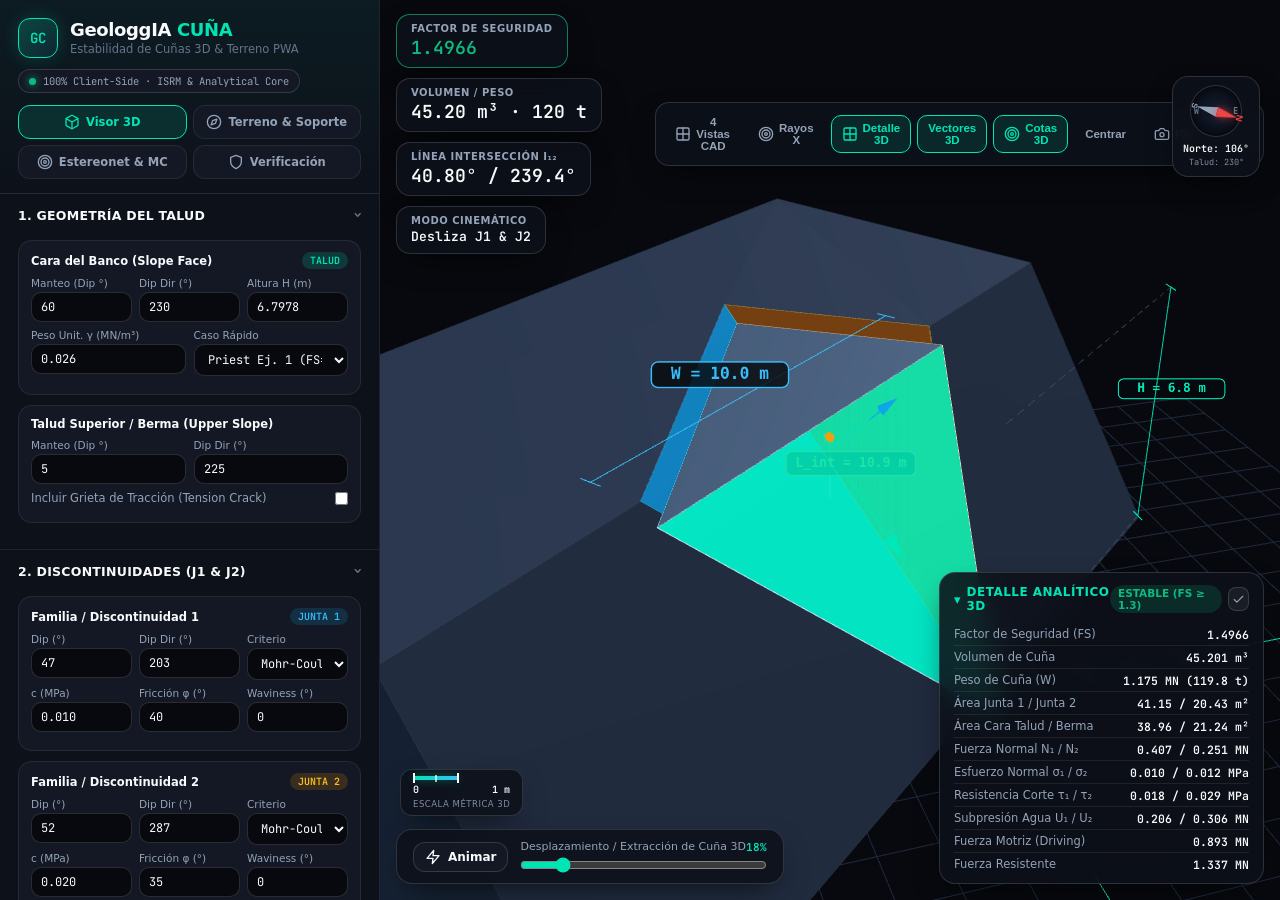
==== commit 8255bf21: "feat(compass): make 3D compass draggable and persist position in localStorage" ====
--- a/index.html
+++ b/index.html
@@ -10,7 +10,7 @@
   <link rel="icon" type="image/png" href="icon-192.png">
   <link rel="apple-touch-icon" href="icon-192.png">
   <link rel="stylesheet" href="css/fonts.css">
-  <link rel="stylesheet" href="css/app.css?v=1.1.0">
+  <link rel="stylesheet" href="css/app.css?v=1.3.0">
   <script src="js/vendor/three.min.js"></script>
 </head>
 <body>
@@ -825,8 +825,8 @@
   </div>
 
   <script src="js/wedge-engine.js"></script>
-  <script src="js/viewer3d.js"></script>
+  <script src="js/viewer3d.js?v=1.3.0"></script>
   <script src="js/stereonet.js"></script>
-  <script src="js/app.js?v=1.1.0"></script>
+  <script src="js/app.js?v=1.3.0"></script>
 </body>
 </html>
--- a/css/app.css
+++ b/css/app.css
@@ -573,7 +573,7 @@
   color: var(--lx-gold);
 }
 
-/* --- Rosa de los Vientos / Brújula 3D Flotante --- */
+/* --- Rosa de los Vientos / Brújula 3D Flotante (Arrastrable / Draggable) --- */
 #compass-rose-3d {
   position: absolute;
   top: 76px;
@@ -589,14 +589,21 @@
   border-radius: 16px;
   padding: 8px 10px;
   box-shadow: var(--lx-shadow);
-  z-index: 11;
-  cursor: pointer;
+  z-index: 25;
+  cursor: grab;
   user-select: none;
-  transition: transform 0.2s ease, border-color 0.2s ease, box-shadow 0.2s ease;
+  touch-action: none;
+  transition: border-color 0.2s ease, box-shadow 0.2s ease;
+}
+
+#compass-rose-3d:active, #compass-rose-3d.dragging {
+  cursor: grabbing;
+  border-color: var(--lx-gold);
+  box-shadow: 0 0 20px rgba(0, 229, 180, 0.45);
+  transform: scale(1.04);
 }
 
 #compass-rose-3d:hover {
-  transform: translateY(-2px) scale(1.03);
   border-color: var(--lx-gold);
   box-shadow: 0 0 16px rgba(0, 229, 180, 0.25);
 }
